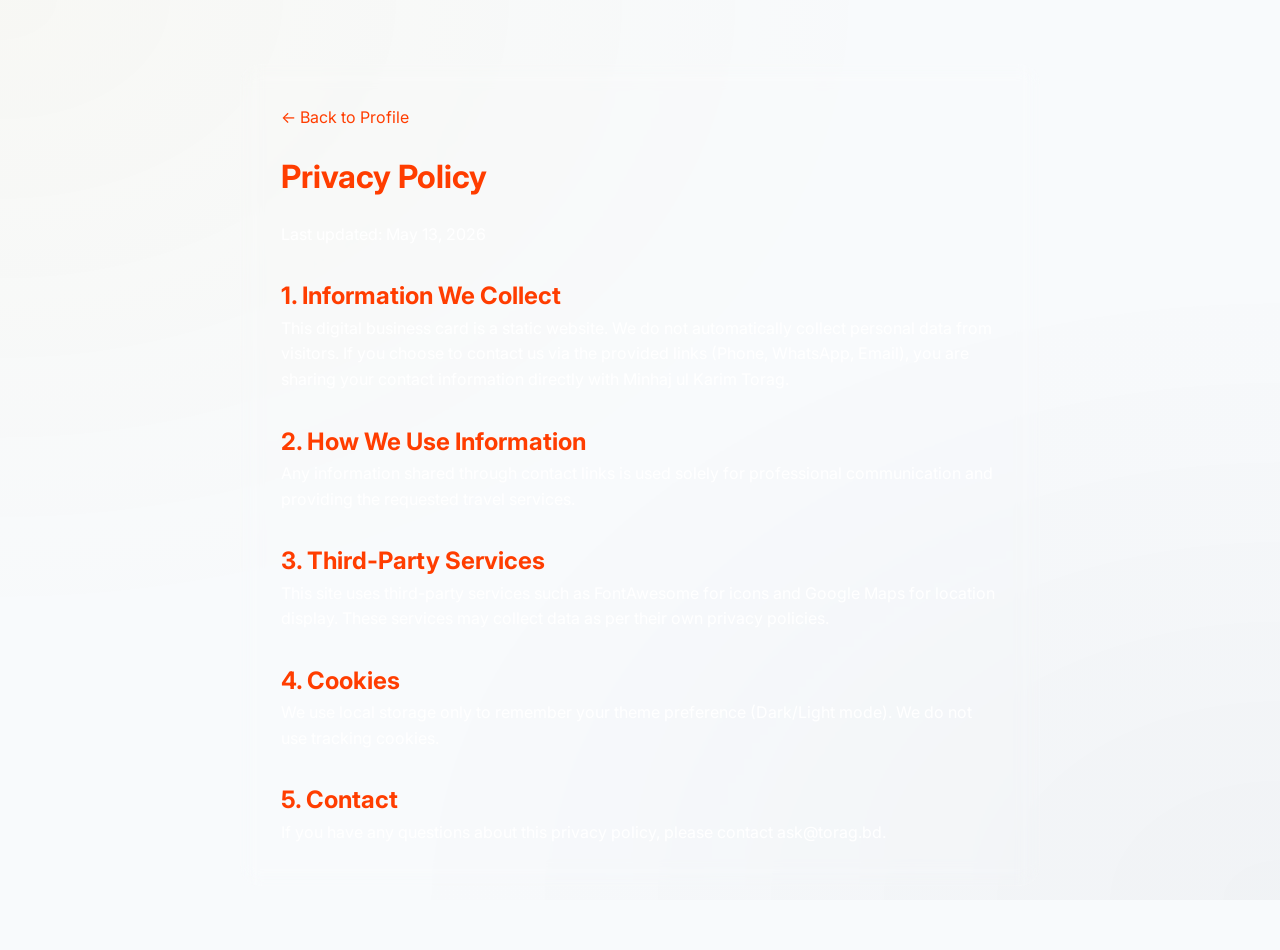
==== privacy.html @ dd436110 "Add Privacy Policy and Terms of Service pages" ====
<!DOCTYPE html>
<html lang="en">
<head>
    <meta charset="UTF-8">
    <meta name="viewport" content="width=device-width, initial-scale=1.0">
    <title>Privacy Policy | Torag</title>
    <link rel="stylesheet" href="style.css">
    <style>
        .privacy-content {
            max-width: 800px;
            margin: 40px auto;
            padding: 40px;
            background: rgba(255, 255, 255, 0.05);
            backdrop-filter: blur(10px);
            border-radius: 20px;
            border: 1px solid rgba(255, 255, 255, 0.1);
            color: #fff;
            line-height: 1.6;
        }
        h1 { margin-bottom: 20px; color: #ff3d00; }
        h2 { margin-top: 30px; color: #ff3d00; }
        .back-link {
            display: inline-block;
            margin-bottom: 20px;
            color: #ff3d00;
            text-decoration: none;
        }
    </style>
</head>
<body>
    <div class="bg-canvas"></div>
    <main class="privacy-content">
        <a href="index.html" class="back-link">← Back to Profile</a>
        <h1>Privacy Policy</h1>
        <p>Last updated: May 13, 2026</p>
        
        <h2>1. Information We Collect</h2>
        <p>This digital business card is a static website. We do not automatically collect personal data from visitors. If you choose to contact us via the provided links (Phone, WhatsApp, Email), you are sharing your contact information directly with Minhaj ul Karim Torag.</p>
        
        <h2>2. How We Use Information</h2>
        <p>Any information shared through contact links is used solely for professional communication and providing the requested travel services.</p>
        
        <h2>3. Third-Party Services</h2>
        <p>This site uses third-party services such as FontAwesome for icons and Google Maps for location display. These services may collect data as per their own privacy policies.</p>
        
        <h2>4. Cookies</h2>
        <p>We use local storage only to remember your theme preference (Dark/Light mode). We do not use tracking cookies.</p>
        
        <h2>5. Contact</h2>
        <p>If you have any questions about this privacy policy, please contact ask@torag.bd.</p>
    </main>
</body>
</html>
---- style.css ----
/* 
    Corporate Luxury Digital Business Card
    Theme: Professional, Trustworthy & Elegant
*/

@import url('https://fonts.googleapis.com/css2?family=Inter:wght@300;400;500;600;700;800&display=swap');

:root {
    --primary: #0f172a;
    --primary-light: #1e293b;
    --accent: #eab308; /* Professional Gold */
    --accent-soft: rgba(234, 179, 8, 0.1);
    --bg-main: #f8fafc;
    --card-bg: #ffffff;
    --card-border: #e2e8f0;
    --text-main: #0f172a;
    --text-dim: #64748b;
    --radius: 16px;
    --transition: all 0.3s cubic-bezier(0.4, 0, 0.2, 1);
}

body.dark-mode {
    --bg-main: #020617;
    --card-bg: #0f172a;
    --card-border: #1e293b;
    --text-main: #f8fafc;
    --text-dim: #94a3b8;
}

* {
    margin: 0;
    padding: 0;
    box-sizing: border-box;
}

body {
    font-family: 'Inter', sans-serif;
    background-color: var(--bg-main);
    color: var(--text-main);
    min-height: 100vh;
    display: flex;
    justify-content: center;
    align-items: center;
    padding: 24px;
    line-height: 1.6;
    transition: background-color 0.5s ease;
}

/* Structured Background */
.bg-canvas {
    position: fixed;
    top: 0;
    left: 0;
    width: 100%;
    height: 100%;
    z-index: -1;
    background-image: 
        radial-gradient(at 0% 0%, rgba(234, 179, 8, 0.03) 0px, transparent 50%),
        radial-gradient(at 100% 100%, rgba(15, 23, 42, 0.03) 0px, transparent 50%);
}

/* Card Container */
.card-wrapper {
    width: 100%;
    max-width: 440px;
    animation: fadeIn 0.6s ease-out;
}

@keyframes fadeIn {
    from { opacity: 0; transform: translateY(10px); }
    to { opacity: 1; transform: translateY(0); }
}

.vcard {
    background: var(--card-bg);
    border: 1px solid var(--card-border);
    border-radius: var(--radius);
    padding: 40px;
    box-shadow: 0 20px 25px -5px rgba(0, 0, 0, 0.05), 0 10px 10px -5px rgba(0, 0, 0, 0.02);
    position: relative;
}

/* Profile Section */
.profile-section {
    text-align: center;
    margin-bottom: 32px;
}

.avatar-container {
    position: relative;
    width: 120px;
    height: 120px;
    margin: 0 auto 20px;
}

.avatar-img {
    width: 100%;
    height: 100%;
    object-fit: cover;
    border-radius: 50%;
    border: 3px solid var(--accent);
    padding: 3px;
    background: var(--card-bg);
}

.status-badge {
    position: absolute;
    bottom: -5px;
    right: -5px;
    background: rgba(16, 185, 129, 0.9);
    backdrop-filter: blur(4px);
    color: white;
    padding: 4px 10px;
    border-radius: 100px;
    font-size: 9px;
    font-weight: 800;
    text-transform: uppercase;
    letter-spacing: 0.5px;
    display: flex;
    align-items: center;
    gap: 6px;
    border: 2px solid var(--card-bg);
    box-shadow: 0 4px 12px rgba(16, 185, 129, 0.3);
}

.pulse {
    width: 6px;
    height: 6px;
    background: white;
    border-radius: 50%;
    position: relative;
}

.pulse::after {
    content: '';
    position: absolute;
    top: 0;
    left: 0;
    width: 100%;
    height: 100%;
    background: white;
    border-radius: 50%;
    animation: badgePulse 2s infinite;
}

@keyframes badgePulse {
    0% { transform: scale(1); opacity: 0.8; }
    100% { transform: scale(3); opacity: 0; }
}

.name {
    font-size: 26px;
    font-weight: 700;
    letter-spacing: -0.01em;
    margin-bottom: 4px;
    color: var(--text-main);
}

.title-badge {
    font-size: 14px;
    color: var(--text-dim);
    font-weight: 500;
    margin-bottom: 8px;
}

.company-name {
    font-size: 12px;
    color: var(--accent);
    font-weight: 700;
    text-transform: uppercase;
    letter-spacing: 0.1em;
}

/* Professional Bento Grid */
.contact-bento {
    display: grid;
    grid-template-columns: repeat(2, 1fr);
    gap: 12px;
    margin-bottom: 32px;
}

.bento-item {
    background: var(--bg-main);
    border: 1px solid var(--card-border);
    border-radius: 12px;
    padding: 16px;
    text-decoration: none;
    color: inherit;
    transition: var(--transition);
}

.bento-item:hover {
    border-color: var(--accent);
    background: var(--card-bg);
    transform: translateY(-2px);
    box-shadow: 0 4px 12px rgba(0,0,0,0.05);
}

.bento-item i {
    font-size: 18px;
    color: var(--accent);
    margin-bottom: 12px;
    display: block;
}

.bento-label {
    font-size: 10px;
    font-weight: 600;
    color: var(--text-dim);
    text-transform: uppercase;
    letter-spacing: 0.05em;
    margin-bottom: 2px;
}

.bento-value {
    font-size: 13px;
    font-weight: 600;
    white-space: nowrap;
    overflow: hidden;
    text-overflow: ellipsis;
}

.bento-item.large {
    grid-column: span 2;
    display: flex;
    align-items: center;
    gap: 16px;
}

.bento-item.large i {
    margin-bottom: 0;
}

/* Structured Services */
.services-grid {
    display: grid;
    grid-template-columns: repeat(2, 1fr);
    gap: 10px;
    margin-bottom: 32px;
}

.service-chip {
    padding: 10px 14px;
    background: var(--bg-main);
    border: 1px solid var(--card-border);
    border-radius: 8px;
    font-size: 12px;
    font-weight: 500;
    color: var(--text-main);
    display: flex;
    align-items: center;
    gap: 10px;
    text-decoration: none;
    transition: var(--transition);
}

.service-chip i {
    color: var(--accent);
}

.service-chip:hover {
    border-color: var(--accent);
    color: var(--accent);
}

/* Action Buttons */
.actions {
    display: flex;
    flex-direction: column;
    gap: 10px;
    margin-bottom: 32px;
}

.primary-btn {
    background: var(--primary);
    color: #ffffff;
}

body.dark-mode .primary-btn {
    background: var(--accent);
    color: #000000;
}

.primary-btn, .secondary-btn {
    width: 100%;
    padding: 14px;
    border-radius: 10px;
    font-weight: 600;
    font-size: 14px;
    cursor: pointer;
    border: none;
    transition: var(--transition);
    display: flex;
    align-items: center;
    justify-content: center;
    gap: 8px;
}

.primary-btn:hover {
    filter: brightness(1.1);
    transform: translateY(-2px);
}

.btn-group {
    display: flex;
    gap: 10px;
}

.secondary-btn {
    background: transparent;
    color: var(--text-main);
    border: 1px solid var(--card-border);
}

.secondary-btn:hover {
    background: var(--bg-main);
    border-color: var(--accent);
}

.secondary-btn:last-child {
    flex: 0 0 54px;
}

/* Social Links */
.social-floating {
    display: flex;
    justify-content: center;
    gap: 20px;
}

.social-icon {
    color: var(--text-dim);
    font-size: 20px;
    transition: var(--transition);
}

.social-icon:hover {
    color: var(--accent);
    transform: translateY(-3px);
}

/* Theme Toggle */
.theme-toggle {
    position: fixed;
    top: 24px;
    right: 24px;
    width: 44px;
    height: 44px;
    background: var(--card-bg);
    border: 1px solid var(--card-border);
    border-radius: 12px;
    display: flex;
    align-items: center;
    justify-content: center;
    cursor: pointer;
    z-index: 100;
    box-shadow: 0 4px 12px rgba(0, 0, 0, 0.1);
    transition: var(--transition);
    backdrop-filter: blur(8px);
}

.theme-toggle:hover {
    transform: translateY(-2px) rotate(8deg);
    border-color: var(--accent);
    box-shadow: 0 6px 16px rgba(0, 0, 0, 0.15);
    background: var(--bg-main);
}

.theme-toggle i {
    font-size: 18px;
    color: var(--text-main);
    transition: var(--transition);
}

.theme-toggle:hover i {
    color: var(--accent);
}

body.dark-mode .theme-toggle {
    box-shadow: 0 4px 20px rgba(0, 0, 0, 0.4);
}

/* Modal */
.modal {
    position: fixed;
    top: 0;
    left: 0;
    width: 100%;
    height: 100%;
    background: rgba(15, 23, 42, 0.8);
    backdrop-filter: blur(8px);
    display: flex;
    align-items: center;
    justify-content: center;
    z-index: 1000;
    opacity: 0;
    pointer-events: none;
    transition: var(--transition);
}

.modal.active {
    opacity: 1;
    pointer-events: auto;
}

.modal-content {
    background: var(--card-bg);
    backdrop-filter: blur(20px);
    -webkit-backdrop-filter: blur(20px);
    border: 1px solid var(--card-border);
    padding: 32px;
    border-radius: 28px;
    text-align: center;
    width: 100%;
    max-width: 340px;
    color: var(--text-main);
    transform: scale(0.9);
    transition: var(--transition);
}

body.light-mode .modal-content {
    background: #ffffff;
}

.modal.active .modal-content {
    transform: scale(1);
}

.modal-header {
    margin-bottom: 24px;
}

.modal-header i {
    font-size: 24px;
    color: var(--accent);
    margin-bottom: 12px;
}

.modal-header h2 {
    font-size: 20px;
    font-weight: 700;
}

.qr-container {
    background: #ffffff;
    padding: 20px;
    border-radius: 20px;
    margin: 0 auto 24px;
    width: fit-content;
    box-shadow: 0 10px 30px rgba(0,0,0,0.1);
}

.qr-container img {
    width: 180px;
    height: 180px;
    display: block;
}

.modal-desc {
    font-size: 12px;
    color: var(--text-dim);
    margin-bottom: 24px;
    line-height: 1.6;
}

.close-btn {
    position: absolute;
    top: 20px;
    right: 20px;
    background: none;
    border: none;
    font-size: 24px;
    cursor: pointer;
    color: var(--text-dim);
    transition: var(--transition);
}

.close-btn:hover {
    color: var(--accent);
}

/* Footer */
.footer-license {
    margin-top: 32px;
    text-align: center;
    font-size: 10px;
    color: var(--text-dim);
    line-height: 1.6;
}

.cursor-glow { display: none; } /* Disabled for professional look */
.bg-canvas .orb { display: none; } /* Disabled for professional look */
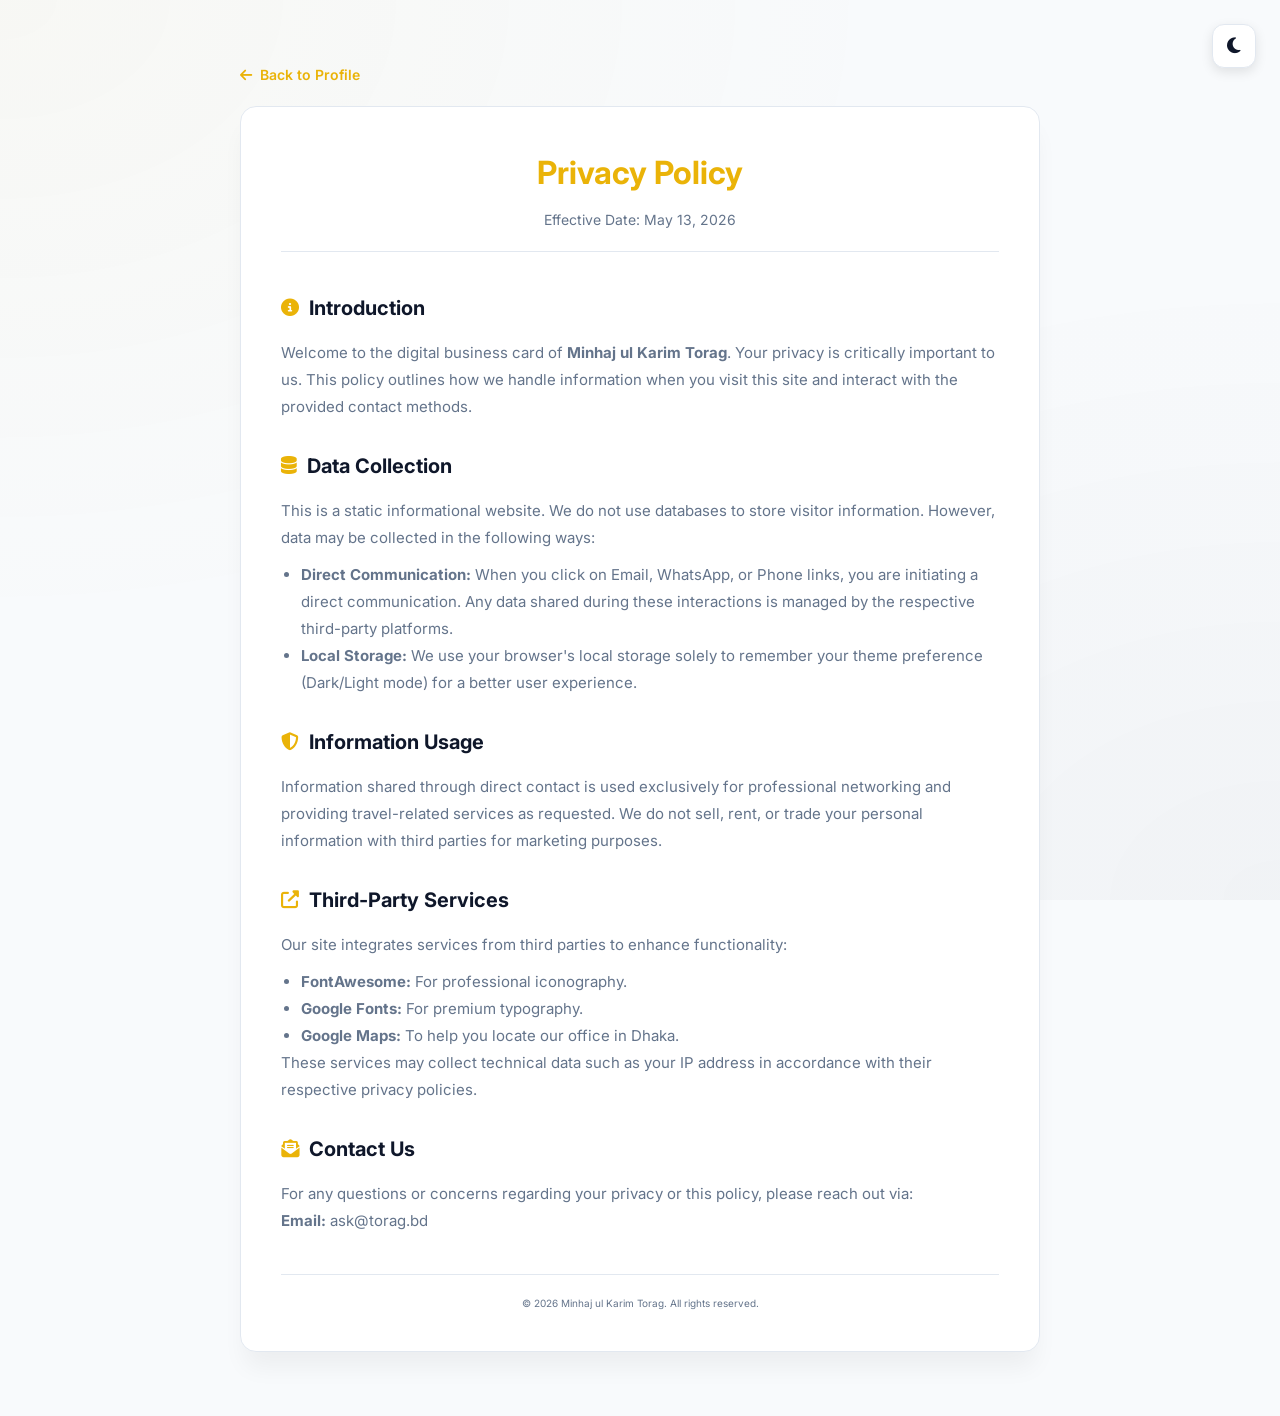
==== commit b3c37ad4: "Enhance Privacy Policy and Terms of Service with professional design" ====
--- a/privacy.html
+++ b/privacy.html
@@ -4,50 +4,160 @@
     <meta charset="UTF-8">
     <meta name="viewport" content="width=device-width, initial-scale=1.0">
     <title>Privacy Policy | Torag</title>
+    <link rel="stylesheet" href="https://cdnjs.cloudflare.com/ajax/libs/font-awesome/6.5.1/css/all.min.css">
     <link rel="stylesheet" href="style.css">
     <style>
-        .privacy-content {
+        .legal-wrapper {
+            width: 100%;
             max-width: 800px;
             margin: 40px auto;
+            animation: fadeIn 0.6s ease-out;
+        }
+        .legal-card {
+            background: var(--card-bg);
+            border: 1px solid var(--card-border);
+            border-radius: var(--radius);
             padding: 40px;
-            background: rgba(255, 255, 255, 0.05);
-            backdrop-filter: blur(10px);
-            border-radius: 20px;
-            border: 1px solid rgba(255, 255, 255, 0.1);
-            color: #fff;
-            line-height: 1.6;
+            box-shadow: 0 20px 25px -5px rgba(0, 0, 0, 0.05);
+            color: var(--text-main);
         }
-        h1 { margin-bottom: 20px; color: #ff3d00; }
-        h2 { margin-top: 30px; color: #ff3d00; }
-        .back-link {
-            display: inline-block;
+        .legal-header {
+            text-align: center;
+            margin-bottom: 40px;
+            border-bottom: 1px solid var(--card-border);
+            padding-bottom: 20px;
+        }
+        .legal-header h1 {
+            font-size: 32px;
+            color: var(--accent);
+            margin-bottom: 10px;
+        }
+        .legal-header p {
+            font-size: 14px;
+            color: var(--text-dim);
+        }
+        .legal-section {
+            margin-bottom: 30px;
+        }
+        .legal-section h2 {
+            font-size: 20px;
+            color: var(--text-main);
+            margin-bottom: 15px;
+            display: flex;
+            align-items: center;
+            gap: 10px;
+        }
+        .legal-section h2 i {
+            color: var(--accent);
+            font-size: 18px;
+        }
+        .legal-section p, .legal-section ul {
+            font-size: 15px;
+            color: var(--text-dim);
+            line-height: 1.8;
+        }
+        .legal-section ul {
+            padding-left: 20px;
+            margin-top: 10px;
+        }
+        .back-nav {
             margin-bottom: 20px;
-            color: #ff3d00;
+        }
+        .back-nav a {
+            color: var(--accent);
             text-decoration: none;
+            font-weight: 600;
+            font-size: 14px;
+            display: flex;
+            align-items: center;
+            gap: 8px;
+            transition: var(--transition);
+        }
+        .back-nav a:hover {
+            transform: translateX(-5px);
+        }
+        @media (max-width: 600px) {
+            .legal-card { padding: 24px; }
+            .legal-header h1 { font-size: 24px; }
         }
     </style>
 </head>
 <body>
     <div class="bg-canvas"></div>
-    <main class="privacy-content">
-        <a href="index.html" class="back-link">← Back to Profile</a>
-        <h1>Privacy Policy</h1>
-        <p>Last updated: May 13, 2026</p>
-        
-        <h2>1. Information We Collect</h2>
-        <p>This digital business card is a static website. We do not automatically collect personal data from visitors. If you choose to contact us via the provided links (Phone, WhatsApp, Email), you are sharing your contact information directly with Minhaj ul Karim Torag.</p>
-        
-        <h2>2. How We Use Information</h2>
-        <p>Any information shared through contact links is used solely for professional communication and providing the requested travel services.</p>
-        
-        <h2>3. Third-Party Services</h2>
-        <p>This site uses third-party services such as FontAwesome for icons and Google Maps for location display. These services may collect data as per their own privacy policies.</p>
-        
-        <h2>4. Cookies</h2>
-        <p>We use local storage only to remember your theme preference (Dark/Light mode). We do not use tracking cookies.</p>
-        
-        <h2>5. Contact</h2>
-        <p>If you have any questions about this privacy policy, please contact ask@torag.bd.</p>
+    
+    <div class="theme-toggle" onclick="toggleTheme()" title="Toggle Theme">
+        <i class="fas fa-moon" id="themeIcon"></i>
+    </div>
+
+    <main class="legal-wrapper">
+        <nav class="back-nav">
+            <a href="index.html"><i class="fas fa-arrow-left"></i> Back to Profile</a>
+        </nav>
+
+        <article class="legal-card">
+            <header class="legal-header">
+                <h1>Privacy Policy</h1>
+                <p>Effective Date: May 13, 2026</p>
+            </header>
+
+            <section class="legal-section">
+                <h2><i class="fas fa-info-circle"></i> Introduction</h2>
+                <p>Welcome to the digital business card of <strong>Minhaj ul Karim Torag</strong>. Your privacy is critically important to us. This policy outlines how we handle information when you visit this site and interact with the provided contact methods.</p>
+            </section>
+
+            <section class="legal-section">
+                <h2><i class="fas fa-database"></i> Data Collection</h2>
+                <p>This is a static informational website. We do not use databases to store visitor information. However, data may be collected in the following ways:</p>
+                <ul>
+                    <li><strong>Direct Communication:</strong> When you click on Email, WhatsApp, or Phone links, you are initiating a direct communication. Any data shared during these interactions is managed by the respective third-party platforms.</li>
+                    <li><strong>Local Storage:</strong> We use your browser's local storage solely to remember your theme preference (Dark/Light mode) for a better user experience.</li>
+                </ul>
+            </section>
+
+            <section class="legal-section">
+                <h2><i class="fas fa-shield-alt"></i> Information Usage</h2>
+                <p>Information shared through direct contact is used exclusively for professional networking and providing travel-related services as requested. We do not sell, rent, or trade your personal information with third parties for marketing purposes.</p>
+            </section>
+
+            <section class="legal-section">
+                <h2><i class="fas fa-external-link-alt"></i> Third-Party Services</h2>
+                <p>Our site integrates services from third parties to enhance functionality:</p>
+                <ul>
+                    <li><strong>FontAwesome:</strong> For professional iconography.</li>
+                    <li><strong>Google Fonts:</strong> For premium typography.</li>
+                    <li><strong>Google Maps:</strong> To help you locate our office in Dhaka.</li>
+                </ul>
+                <p>These services may collect technical data such as your IP address in accordance with their respective privacy policies.</p>
+            </section>
+
+            <section class="legal-section">
+                <h2><i class="fas fa-envelope-open-text"></i> Contact Us</h2>
+                <p>For any questions or concerns regarding your privacy or this policy, please reach out via:</p>
+                <p><strong>Email:</strong> ask@torag.bd</p>
+            </section>
+
+            <footer class="footer-license" style="margin-top: 40px; border-top: 1px solid var(--card-border); padding-top: 20px;">
+                © 2026 Minhaj ul Karim Torag. All rights reserved.
+            </footer>
+        </article>
     </main>
+
+    <script>
+        function toggleTheme() {
+            document.body.classList.toggle('dark-mode');
+            const icon = document.getElementById('themeIcon');
+            if (document.body.classList.contains('dark-mode')) {
+                icon.classList.replace('fa-moon', 'fa-sun');
+                localStorage.setItem('theme', 'dark');
+            } else {
+                icon.classList.replace('fa-sun', 'fa-moon');
+                localStorage.setItem('theme', 'light');
+            }
+        }
+        if (localStorage.getItem('theme') === 'dark') {
+            document.body.classList.add('dark-mode');
+            document.getElementById('themeIcon').classList.replace('fa-moon', 'fa-sun');
+        }
+    </script>
 </body>
 </html>
